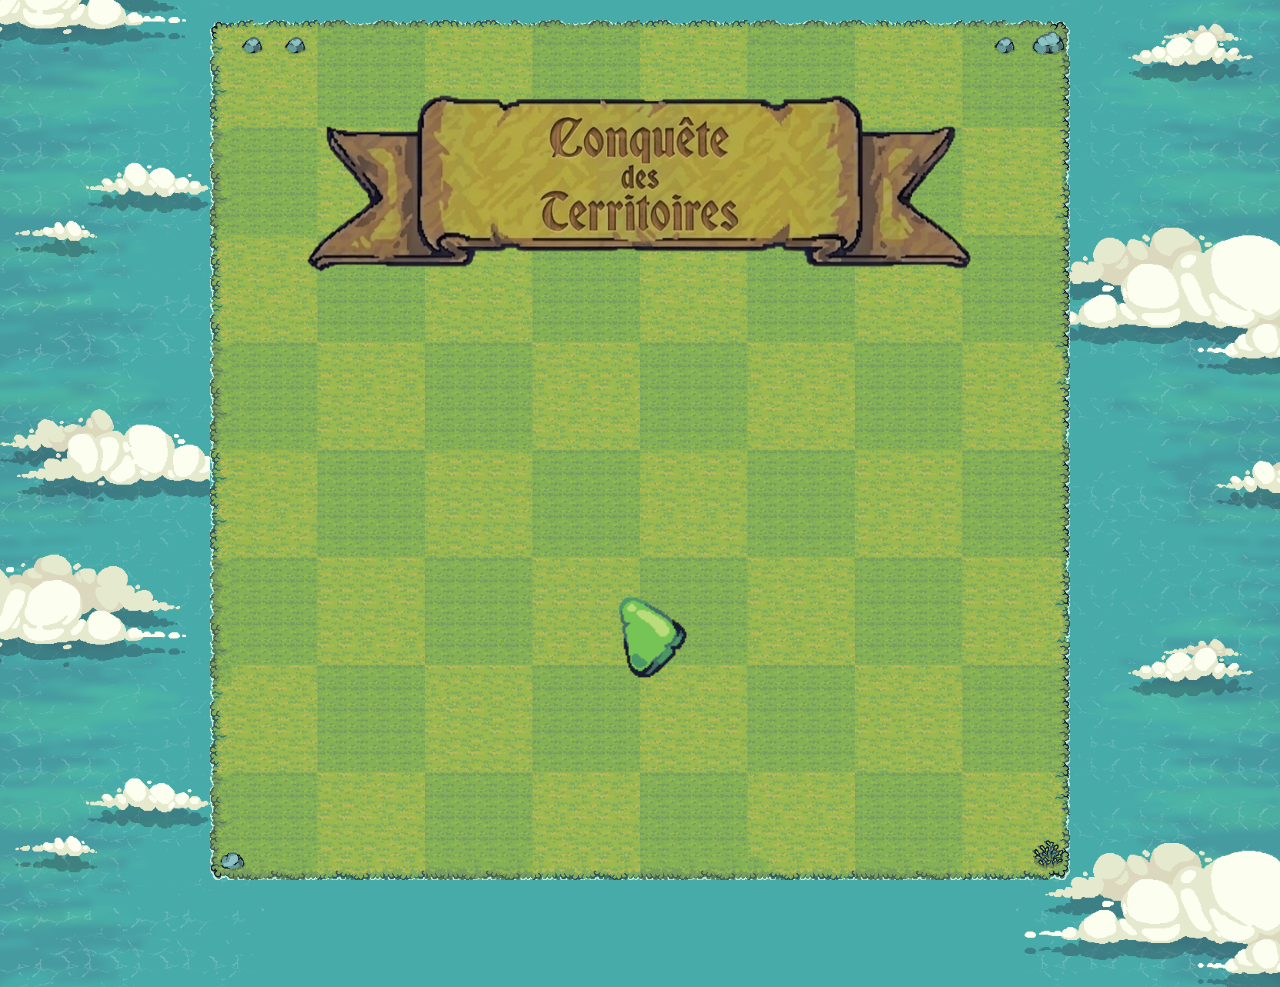
==== index.html @ 786249ea "adding the ui for the red team" ====
<!doctype html>
<html lang="en">
    <head>
        <meta charset="UTF-8" />
        <meta name="viewport" content="width=device-width, initial-scale=1.0" />
        <link rel="stylesheet" href="./styles.css" />
        <title>js game</title>
    </head>
    <body>
        <div class="imgs-container imgs-container-red">
            <div class="img-wrap img-wrap-red">
                <img src="assets/Human Avatars/RL.png" />
            </div>
            <div class="img-wrap img-wrap-red">
                <img src="assets/Human Avatars/RM.png" />
            </div>
            <div class="img-wrap img-wrap-red">
                <img src="assets/Human Avatars/RW.png" />
            </div>
            <div class="img-wrap img-wrap-red">
                <img src="assets/Human Avatars/lancer_stats.png" />
            </div>
            <div class="img-wrap img-wrap-red">
                <img src="assets/Human Avatars/monk_stats.png" />
            </div>
            <div class="img-wrap img-wrap-red">
                <img src="assets/Human Avatars/worrior_stats.png" />
            </div>
            <div class="btn-wrap">
                <div class="img-wrap img-wrap-red" id="check-btn-red">
                    <img src="assets/check_btn.png" />
                </div>
                <div class="img-wrap img-wrap-red" id="cross-btn-red">
                    <img src="assets/cross_btn.png" />
                </div>
            </div>
        </div>
        <div class="imgs-container imgs-container-blue">
            <div class="img-wrap img-wrap-blue">
                <img src="assets/Human Avatars/BL.png" />
            </div>
            <div class="img-wrap img-wrap-blue">
                <img src="assets/Human Avatars/BM.png" />
            </div>
            <div class="img-wrap img-wrap-blue">
                <img src="assets/Human Avatars/BW.png" />
            </div>
            <div class="img-wrap img-wrap-blue">
                <img src="assets/Human Avatars/lancer_stats.png" />
            </div>
            <div class="img-wrap img-wrap-blue">
                <img src="assets/Human Avatars/monk_stats.png" />
            </div>
            <div class="img-wrap img-wrap-blue">
                <img src="assets/Human Avatars/worrior_stats.png" />
            </div>
            <div class="btn-wrap">
                <div class="img-wrap img-wrap-blue" id="check-btn-blue">
                    <img src="assets/check_btn.png" />
                </div>
                <div class="img-wrap img-wrap-blue" id="cross-btn-blue">
                    <img src="assets/cross_btn.png" />
                </div>
            </div>
        </div>
        <div class="banner" id="banner">
            <img src="assets/banner.png" alt="Conquête des Territoires" />
        </div>
        <div class="play-btn" id="playBtn">
            <img src="assets/playBtn.png" alt="play button" />
        </div>
        <div id="gameboard"></div>

        <script src="index.js"></script>
    </body>
</html>
---- styles.css ----
* {
    margin: 0;
    padding: 0;
    box-sizing: border-box;
} /*?*/

body {
    background-image: url("assets/background.png");
    background-size: 150%;
    background-position: center;

    display: flex;
    justify-content: center;
    align-items: center;
    height: 100vh;
    overflow: hidden;
    margin: 0;
}
#gameboard {
    height: 860px;
    width: 860px;
    display: grid;
    grid-template-columns: repeat(8, 1fr);
    grid-template-rows: repeat(8, 1fr);
    padding: 5px;

    background-image: url("assets/ground.png");
    background-size: cover;

    transform: translateX(0);
    transition: transform 1s ease;
}

.carre {
    width: 100px;
    height: 100px;
}

.banner {
    z-index: 1;
    position: absolute;
    top: 0;
    left: 50%;
    transform: translateX(-50%) translateY(-100%);
    transition: transform 0.8s cubic-bezier(0.4, 0, 0.2, 1);
    width: 60%;
}

.banner.visible {
    transform: translateX(-50%) translateY(-10%); /* slides down, stays centered */
}

.banner img {
    width: 100%;
    display: block;
}

.play-btn {
    z-index: 1;
    height: 100px;
    width: 100px;
    cursor: pointer;
    display: flex;
    justify-content: center;
    position: absolute;
    top: 65%;
    left: 47%;
    border-radius: 50%;
    transition:
        opacity 0.4s ease,
        transform 0.4s ease;
}
.play-btn.hidden {
    opacity: 0;
    transform: scale(0.5);
    pointer-events: none; /*the button still clickable even when invisible*/
}
.play-btn:hover {
    background: rgba(201, 162, 39, 0.3);
}

.imgs-container {
    position: absolute;
    top: 50%;
    transform: translateY(-50%); /* vertically centered */
    display: grid;
    column-gap: 70px;
    grid-template-columns: repeat(3, 1fr);
    grid-template-rows: repeat(3, 1fr);
}
.imgs-container-blue {
    left: 5%;
}

.imgs-container-red {
    left: auto; /*?exist*/
    right: 5%;
}
.img-wrap {
    opacity: 0;
    transform: translateX(-60px);
    pointer-events: none;
    cursor: pointer;
    transition:
        opacity 0.5s ease,
        transform 0.5s ease,
        filter 0.3s ease;
}

.img-wrap.visible {
    opacity: 1;
    transform: translateX(0);
    pointer-events: auto;
}
.img-wrap-red {
    transform: translateX(10px);
}

.img-wrap-red.visible {
    transform: translateX(0);
}
.img-wrap img {
    width: 200px;
    height: 250px;
    display: block;
}
.btn-wrap {
    display: flex;
    justify-content: center;
    align-items: center;
    padding-top: 40px;
    grid-column: span 3;
    gap: 50px;
}

.img-wrap:hover {
    transform: translateX(0) scale(1.08);
    filter: brightness(1.2) drop-shadow(0 0 12px rgba(201, 162, 39, 0.8));
}

.btn-wrap img {
    cursor: pointer;
    height: 100px;
    width: 100px;
    transition:
        transform 0.3s ease,
        filter 0.3s ease;
}

.btn-wrap img:hover {
    transform: scale(1.1);
    filter: brightness(1.3) drop-shadow(0 0 10px rgba(201, 162, 39, 0.7));
}

.btn-wrap .img-wrap img {
    width: 100px;
    height: 100px;
}
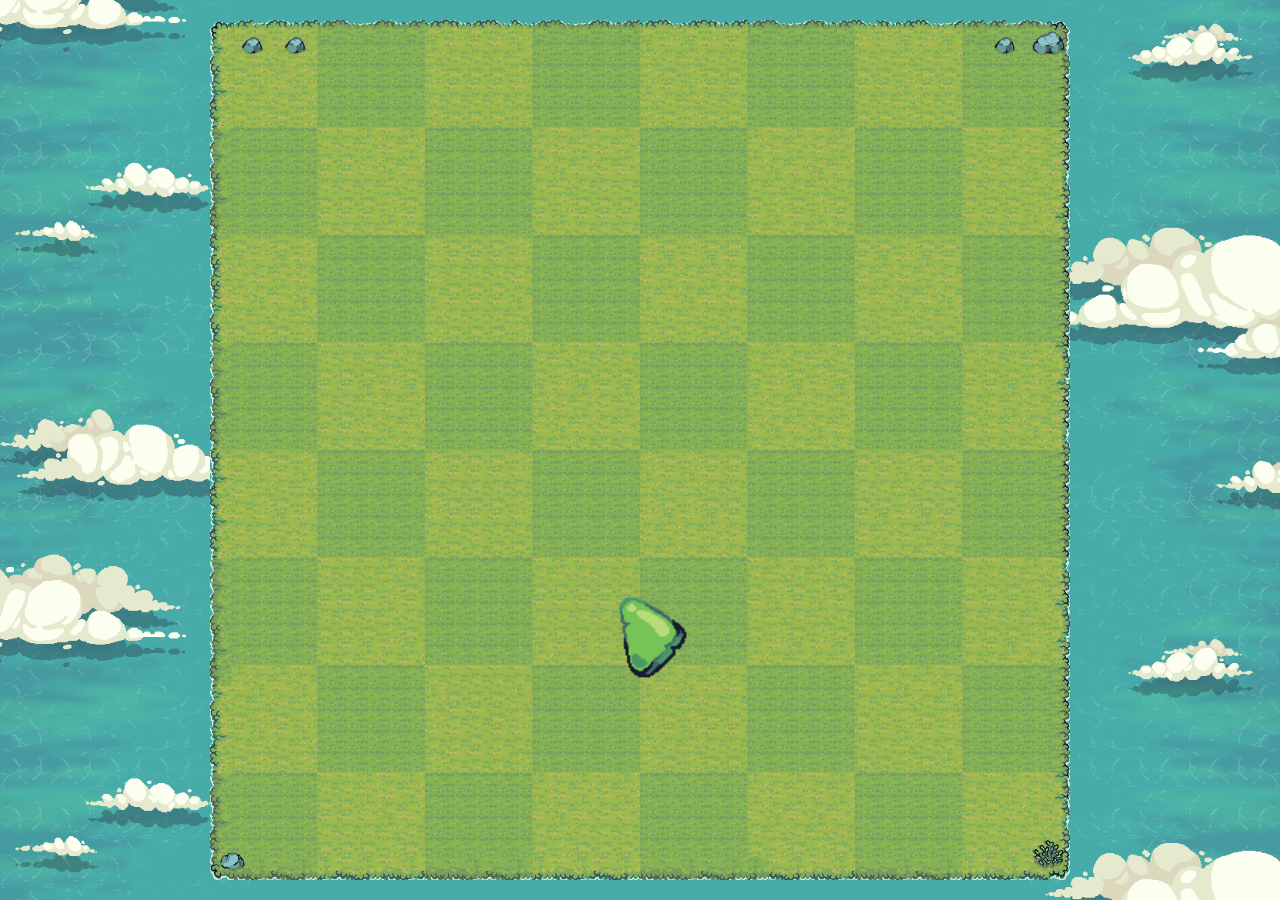
==== commit c2bdc3e5: "ok" ====
--- a/index.html
+++ b/index.html
@@ -69,8 +69,8 @@
         <div class="play-btn" id="playBtn">
             <img src="assets/playBtn.png" alt="play button" />
         </div>
-        <div id="gameboard"></div>
-
+        <div id="gameboard" class="board"></div>
+        <script src="Piece.js"></script>
         <script src="index.js"></script>
     </body>
 </html>
--- a/styles.css
+++ b/styles.css
@@ -29,11 +29,6 @@
 
     transform: translateX(0);
     transition: transform 1s ease;
-}
-
-.carre {
-    width: 100px;
-    height: 100px;
 }
 
 .banner {
@@ -156,3 +151,9 @@
     width: 100px;
     height: 100px;
 }
+
+.carre {
+    width: 100%;
+    height: 100%;
+    position: relative;
+}
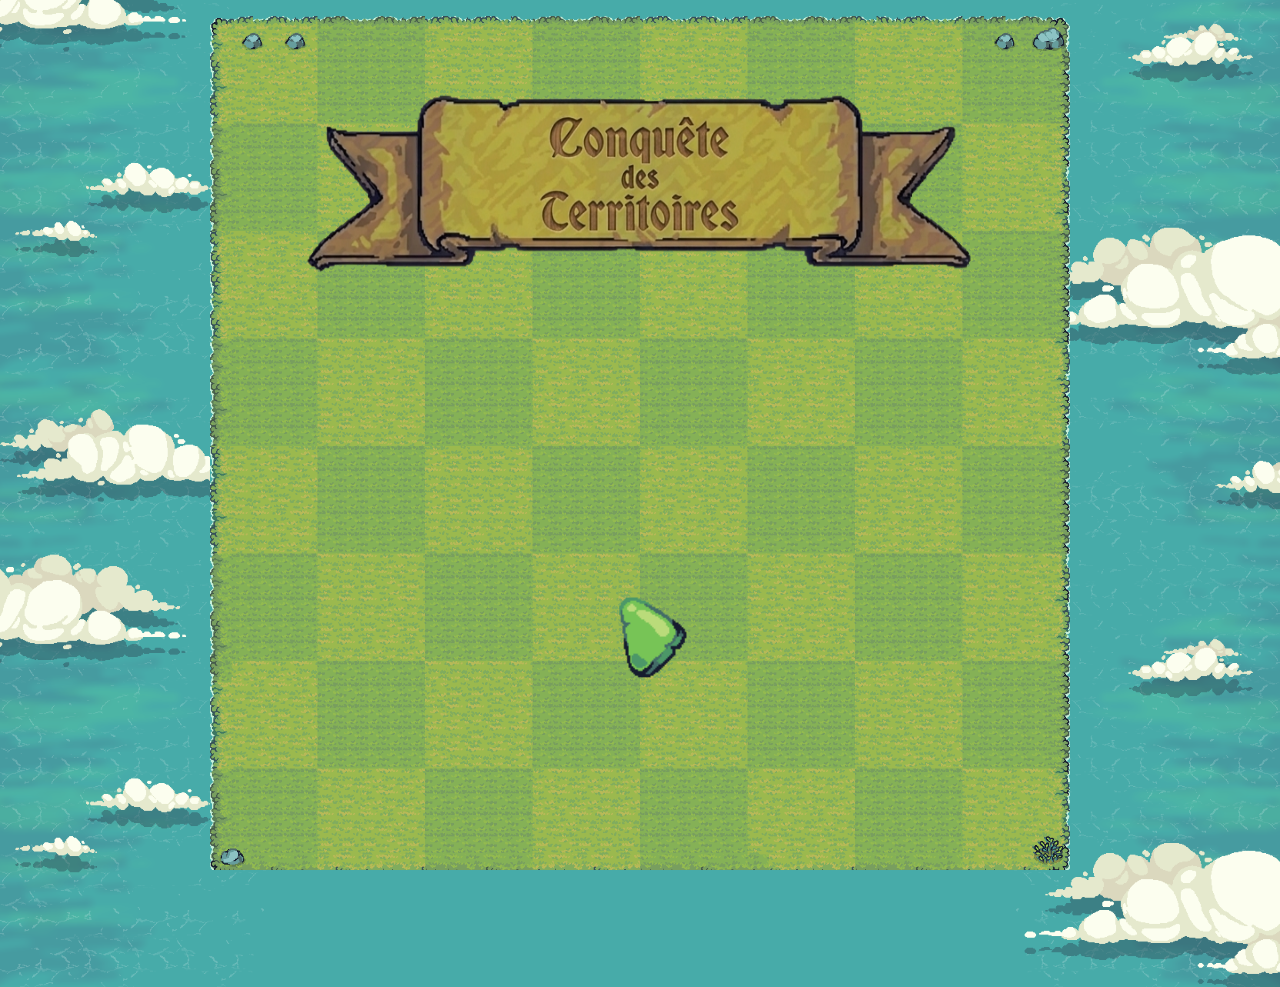
==== commit eb0bba94: "adding unites to cell" ====
--- a/index.html
+++ b/index.html
@@ -8,13 +8,16 @@
     </head>
     <body>
         <div class="imgs-container imgs-container-red">
-            <div class="img-wrap img-wrap-red">
+            <div class="img-wrap img-wrap-red unit-type-btn" data-type="lancer">
                 <img src="assets/Human Avatars/RL.png" />
             </div>
-            <div class="img-wrap img-wrap-red">
+            <div class="img-wrap img-wrap-red unit-type-btn" data-type="monk">
                 <img src="assets/Human Avatars/RM.png" />
             </div>
-            <div class="img-wrap img-wrap-red">
+            <div
+                class="img-wrap img-wrap-red unit-type-btn"
+                data-type="warrior"
+            >
                 <img src="assets/Human Avatars/RW.png" />
             </div>
             <div class="img-wrap img-wrap-red">
@@ -27,22 +30,28 @@
                 <img src="assets/Human Avatars/worrior_stats.png" />
             </div>
             <div class="btn-wrap">
-                <div class="img-wrap img-wrap-red" id="check-btn-red">
+                <div class="img-wrap img-wrap-red btn" id="check-btn-red">
                     <img src="assets/check_btn.png" />
                 </div>
-                <div class="img-wrap img-wrap-red" id="cross-btn-red">
+                <div class="img-wrap img-wrap-red btn" id="cross-btn-red">
                     <img src="assets/cross_btn.png" />
                 </div>
             </div>
         </div>
         <div class="imgs-container imgs-container-blue">
-            <div class="img-wrap img-wrap-blue">
+            <div
+                class="img-wrap img-wrap-blue unit-type-btn"
+                data-type="lancer"
+            >
                 <img src="assets/Human Avatars/BL.png" />
             </div>
-            <div class="img-wrap img-wrap-blue">
+            <div class="img-wrap img-wrap-blue unit-type-btn" data-type="monk">
                 <img src="assets/Human Avatars/BM.png" />
             </div>
-            <div class="img-wrap img-wrap-blue">
+            <div
+                class="img-wrap img-wrap-blue unit-type-btn"
+                data-type="warrior"
+            >
                 <img src="assets/Human Avatars/BW.png" />
             </div>
             <div class="img-wrap img-wrap-blue">
@@ -55,10 +64,10 @@
                 <img src="assets/Human Avatars/worrior_stats.png" />
             </div>
             <div class="btn-wrap">
-                <div class="img-wrap img-wrap-blue" id="check-btn-blue">
+                <div class="img-wrap img-wrap-blue btn" id="check-btn-blue">
                     <img src="assets/check_btn.png" />
                 </div>
-                <div class="img-wrap img-wrap-blue" id="cross-btn-blue">
+                <div class="img-wrap img-wrap-blue btn" id="cross-btn-blue">
                     <img src="assets/cross_btn.png" />
                 </div>
             </div>
@@ -70,7 +79,11 @@
             <img src="assets/playBtn.png" alt="play button" />
         </div>
         <div id="gameboard" class="board"></div>
-        <script src="Piece.js"></script>
+        <script src="game/Unites.js"></script>
+        <script src="game/GridSquare.js"></script>
+        <script src="game/Board.js"></script>
+        <script src="game/Player.js"></script>
+        <script src="game/Game.js"></script>
         <script src="index.js"></script>
     </body>
 </html>
--- a/styles.css
+++ b/styles.css
@@ -95,7 +95,6 @@
     opacity: 0;
     transform: translateX(-60px);
     pointer-events: none;
-    cursor: pointer;
     transition:
         opacity 0.5s ease,
         transform 0.5s ease,
@@ -128,13 +127,7 @@
     gap: 50px;
 }
 
-.img-wrap:hover {
-    transform: translateX(0) scale(1.08);
-    filter: brightness(1.2) drop-shadow(0 0 12px rgba(201, 162, 39, 0.8));
-}
-
 .btn-wrap img {
-    cursor: pointer;
     height: 100px;
     width: 100px;
     transition:
@@ -152,8 +145,555 @@
     height: 100px;
 }
 
-.carre {
+.btn {
+    cursor: pointer;
+}
+.zone-blue {
+    background: rgba(52, 152, 219, 0.3) !important;
+}
+.zone-red {
+    background: rgba(192, 57, 43, 0.3) !important;
+}
+
+/*==============================================================*/
+:root {
+    --surface: #14141a;
+    --surface2: #1c1c24;
+    --border: #2a2a38;
+    --gold: #c9a227;
+    --gold-light: #e8c04a;
+    --p1: #c0392b;
+    --p1-light: #e74c3c;
+    --p2: #1a6fa0;
+    --p2-light: #3498db;
+    --text: #e8e0d0;
+    --text-dim: #7a7065;
+    --cell-light: #2a1f12;
+    --cell-dark: #181008;
+}
+
+* {
+    margin: 0;
+    padding: 0;
+    box-sizing: border-box;
+}
+
+body {
+    color: var(--text);
+    font-family: "Crimson Text", serif;
+    min-height: 100vh;
+    display: flex;
+    flex-direction: column;
+    align-items: center;
+    padding: 16px 20px 30px;
+}
+
+header {
+    text-align: center;
+    margin-bottom: 16px;
+}
+
+h1 {
+    font-family: "Cinzel", serif;
+    font-size: 2rem;
+    letter-spacing: 0.25em;
+    color: var(--gold);
+    text-shadow:
+        0 0 30px rgba(201, 162, 39, 0.4),
+        0 2px 4px rgba(0, 0, 0, 0.8);
+    text-transform: uppercase;
+}
+
+.subtitle {
+    color: var(--text-dim);
+    font-style: italic;
+    font-size: 0.9rem;
+    letter-spacing: 0.05em;
+}
+
+/* ── Layout ── */
+.game-layout {
+    display: flex;
+    gap: 16px;
+    align-items: flex-start;
     width: 100%;
-    height: 100%;
+    max-width: 980px;
+}
+
+.panel {
+    background: var(--surface);
+    border: 1px solid var(--border);
+    border-radius: 3px;
+    padding: 14px;
+}
+
+.panel-title {
+    font-family: "Cinzel", serif;
+    font-size: 0.62rem;
+    letter-spacing: 0.2em;
+    text-transform: uppercase;
+    color: var(--gold);
+    border-bottom: 1px solid var(--border);
+    padding-bottom: 8px;
+    margin-bottom: 10px;
+}
+
+/* ── Sidebar ── */
+.sidebar {
+    flex: 0 0 200px;
+    display: flex;
+    flex-direction: column;
+    gap: 10px;
+}
+
+/* Turn panel */
+.turn-banner {
+    text-align: center;
+    padding: 10px 8px;
+    border-radius: 2px;
+    font-family: "Cinzel", serif;
+    font-size: 0.78rem;
+    font-weight: 700;
+    letter-spacing: 0.12em;
+    text-transform: uppercase;
+    transition: all 0.3s;
+}
+
+.turn-banner.p1 {
+    background: rgba(192, 57, 43, 0.12);
+    border: 1px solid rgba(192, 57, 43, 0.35);
+    color: var(--p1-light);
+    box-shadow: 0 0 15px rgba(192, 57, 43, 0.1);
+}
+
+.turn-banner.p2 {
+    background: rgba(52, 152, 219, 0.12);
+    border: 1px solid rgba(52, 152, 219, 0.35);
+    color: var(--p2-light);
+    box-shadow: 0 0 15px rgba(52, 152, 219, 0.1);
+}
+
+.turn-banner.over {
+    background: rgba(201, 162, 39, 0.1);
+    border: 1px solid rgba(201, 162, 39, 0.3);
+    color: var(--gold-light);
+}
+
+.phase-info {
+    font-size: 0.75rem;
+    color: var(--text-dim);
+    text-align: center;
+    font-style: italic;
+    margin-top: 5px;
+}
+
+.unit-type-btn:last-child {
+    margin-bottom: 0;
+}
+
+.unit-type-btn:hover {
+    cursor: pointer;
+    border-color: rgba(201, 162, 39, 0.5);
+    transform: translateX(0) scale(1.08);
+    filter: brightness(1.2) drop-shadow(0 0 12px rgba(201, 162, 39, 0.8));
+}
+
+.unit-type-btn.active {
+    border-color: var(--gold);
+    color: var(--gold-light);
+    transform: scale(1.1);
+    border-radius: 50%;
+    filter: brightness(1.3) drop-shadow(0 0 10px rgba(201, 162, 39, 0.7));
+}
+
+.unit-icon {
+    font-size: 1rem;
+    width: 18px;
+    text-align: center;
+    flex-shrink: 0;
+}
+
+.unit-btn-info {
+    flex: 1;
+    text-align: left;
+}
+
+.unit-btn-name {
+    display: block;
+    line-height: 1.2;
+}
+
+.unit-type-btn.active .unit-btn-desc {
+    color: rgba(232, 192, 74, 0.6);
+}
+
+/* Army stats */
+.army-row {
+    display: flex;
+    justify-content: space-between;
+    align-items: center;
+    font-size: 0.88rem;
+    padding: 4px 0;
+}
+
+.army-row + .army-row {
+    border-top: 1px solid var(--border);
+    padding-top: 7px;
+    margin-top: 3px;
+}
+
+.army-name {
+    font-weight: 600;
+    font-size: 0.82rem;
+}
+
+.army-name.p1 {
+    color: var(--p1-light);
+}
+
+.army-name.p2 {
+    color: var(--p2-light);
+}
+
+.army-units {
+    background: var(--surface2);
+    padding: 1px 9px;
+    border-radius: 10px;
+    font-size: 0.75rem;
+    color: var(--text-dim);
+}
+
+/* ── Board ── */
+#board-wrap {
+    flex: 0 0 auto;
+    display: flex;
+    flex-direction: column;
+    align-items: center;
+    gap: 8px;
+}
+
+.coord-row {
+    display: flex;
+    padding-left: 22px;
+    font-family: "Cinzel", serif;
+    font-size: 0.58rem;
+    color: var(--text-dim);
+    letter-spacing: 0.05em;
+}
+
+.coord-row span {
+    width: 64px;
+    text-align: center;
+}
+
+.board-outer {
+    display: flex;
+    gap: 0;
+}
+
+.row-coords {
+    display: flex;
+    flex-direction: column;
+    font-family: "Cinzel", serif;
+    font-size: 0.58rem;
+    color: var(--text-dim);
+    margin-right: 4px;
+}
+
+.row-coords span {
+    height: 64px;
+    display: flex;
+    align-items: center;
+    justify-content: flex-end;
+    padding-right: 3px;
+}
+
+#board {
+    display: grid;
+    grid-template-columns: repeat(8, 64px);
+    grid-template-rows: repeat(8, 64px);
+    border: 2px solid rgba(201, 162, 39, 0.5);
+    box-shadow:
+        0 0 40px rgba(0, 0, 0, 0.6),
+        0 0 20px rgba(201, 162, 39, 0.08);
+}
+
+.cell.zone-p2 {
+    outline: 2px dashed goldenrod;
+    outline-offset: -5px;
+    background: rgba(192, 57, 43, 0.25) !important;
+}
+
+.cell.zone-p1 {
+    outline: 2px dashed skyblue;
+    outline-offset: -5px;
+    background: rgba(52, 152, 219, 0.25) !important;
+}
+
+.cell.can-move {
+    background: rgba(80, 200, 100, 0.2) !important;
+    box-shadow: inset 0 0 10px rgba(80, 200, 100, 0.15);
+}
+
+.cell.can-attack {
+    background: rgba(220, 50, 50, 0.25) !important;
+    box-shadow: inset 0 0 12px rgba(220, 50, 50, 0.2);
+}
+
+.cell:hover {
+    filter: brightness(1.25);
+}
+
+/* Corner dots for valid moves */
+.cell.can-move::before,
+.cell.can-attack::before {
+    content: "";
+    position: absolute;
+    inset: 0;
+    pointer-events: none;
+}
+
+.cell.can-move::after {
+    content: "";
+    position: absolute;
+    width: 10px;
+    height: 10px;
+    border-radius: 50%;
+    background: rgba(100, 220, 100, 0.7);
+    box-shadow: 0 0 6px rgba(100, 220, 100, 0.5);
+    pointer-events: none;
+}
+
+.cell.can-attack::after {
+    content: "";
+    position: absolute;
+    width: 10px;
+    height: 10px;
+    border-radius: 50%;
+    background: rgba(240, 80, 60, 0.8);
+    box-shadow: 0 0 8px rgba(240, 80, 60, 0.5);
+    pointer-events: none;
+}
+
+/* Unit tokens */
+.unit-token {
+    width: 22px;
+    height: 22px;
+    border-radius: 50%;
+    display: flex;
+    align-items: center;
+    justify-content: center;
+    font-size: 10px;
+    font-weight: 700;
+    font-family: "Cinzel", serif;
+    border: 1.5px solid;
+    cursor: pointer;
+    transition:
+        transform 0.12s,
+        box-shadow 0.12s;
+    flex-shrink: 0;
     position: relative;
-}
+    z-index: 2;
+    user-select: none;
+}
+
+.unit-token:hover {
+    transform: scale(1.18);
+    z-index: 10;
+}
+
+.unit-token.p2 {
+    background: rgba(192, 57, 43, 0.85);
+    border-color: #e74c3c;
+    color: #fff;
+    box-shadow: 0 0 7px rgba(192, 57, 43, 0.5);
+}
+
+.unit-token.p1 {
+    background: rgba(26, 111, 160, 0.85);
+    border-color: #3498db;
+    color: #fff;
+    box-shadow: 0 0 7px rgba(52, 152, 219, 0.45);
+}
+
+.unit-token.selected-unit {
+    box-shadow:
+        0 0 0 2px var(--gold),
+        0 0 12px rgba(255, 200, 0, 0.5);
+}
+
+/* ── Hint bar ── */
+#hint-bar {
+    width: 100%;
+    max-width: 512px;
+    text-align: center;
+    font-size: 0.78rem;
+    color: var(--text-dim);
+    font-style: italic;
+    padding: 6px 10px;
+    background: var(--surface);
+    border: 1px solid var(--border);
+    border-radius: 2px;
+    min-height: 32px;
+}
+
+/* ── Dice Overlay ── */
+#dice-overlay {
+    display: none;
+    position: fixed;
+    inset: 0;
+    background: rgba(5, 5, 8, 0.92);
+    backdrop-filter: blur(4px);
+    z-index: 200;
+    align-items: center;
+    justify-content: center;
+    flex-direction: column;
+    gap: 18px;
+}
+
+#dice-overlay.show {
+    display: flex;
+}
+
+.dice-title {
+    font-family: "Cinzel", serif;
+    font-size: 1.1rem;
+    letter-spacing: 0.25em;
+    color: var(--gold);
+    text-shadow: 0 0 20px rgba(201, 162, 39, 0.5);
+}
+
+.dice-combatants {
+    font-size: 0.85rem;
+    color: var(--text-dim);
+    text-align: center;
+    font-style: italic;
+}
+
+.dice-arena {
+    display: flex;
+    align-items: center;
+    gap: 30px;
+}
+
+.dice-side {
+    text-align: center;
+}
+
+.dice-player-label {
+    font-family: "Cinzel", serif;
+    font-size: 0.65rem;
+    letter-spacing: 0.15em;
+    color: var(--text-dim);
+    text-transform: uppercase;
+    margin-bottom: 8px;
+}
+
+.dice-face {
+    width: 86px;
+    height: 86px;
+    border-radius: 14px;
+    display: flex;
+    align-items: center;
+    justify-content: center;
+    font-family: "Cinzel", serif;
+    font-size: 2.8rem;
+    font-weight: 900;
+    background: var(--surface2);
+    box-shadow:
+        inset 0 2px 8px rgba(0, 0, 0, 0.5),
+        0 4px 15px rgba(0, 0, 0, 0.4);
+}
+
+.dice-face.p1 {
+    border: 2px solid var(--p1-light);
+    color: var(--p1-light);
+}
+
+.dice-face.p2 {
+    border: 2px solid var(--p2-light);
+    color: var(--p2-light);
+}
+
+@keyframes rollIn {
+    0% {
+        transform: rotate(-30deg) scale(0.4);
+        opacity: 0;
+    }
+
+    65% {
+        transform: rotate(8deg) scale(1.08);
+        opacity: 1;
+    }
+
+    100% {
+        transform: rotate(0deg) scale(1);
+    }
+}
+
+.dice-face.rolling {
+    animation: rollIn 0.55s cubic-bezier(0.17, 0.67, 0.35, 1.2) forwards;
+}
+
+.dice-vs {
+    font-family: "Cinzel", serif;
+    font-size: 1.4rem;
+    font-weight: 900;
+    color: rgba(201, 162, 39, 0.4);
+}
+
+.dice-verdict {
+    font-family: "Cinzel", serif;
+    font-size: 1rem;
+    letter-spacing: 0.05em;
+    text-align: center;
+    min-height: 2.2em;
+}
+
+#dice-continue:hover {
+    background: var(--gold-light);
+}
+
+#dice-continue:disabled {
+    opacity: 0.4;
+    cursor: not-allowed;
+}
+
+/* Legend */
+.legend {
+    display: flex;
+    gap: 12px;
+    flex-wrap: wrap;
+    justify-content: center;
+}
+
+.legend-item {
+    display: flex;
+    align-items: center;
+    gap: 5px;
+    font-size: 0.72rem;
+    color: var(--text-dim);
+}
+
+.legend-dot {
+    width: 10px;
+    height: 10px;
+    border-radius: 50%;
+}
+
+.legend-dot.move {
+    background: rgba(100, 220, 100, 0.7);
+}
+
+.legend-dot.attack {
+    background: rgba(240, 80, 60, 0.8);
+}
+
+.legend-dot.zone1 {
+    background: rgba(192, 57, 43, 0.5);
+}
+
+.legend-dot.zone2 {
+    background: rgba(52, 152, 219, 0.5);
+}
+/*==============================================================*/
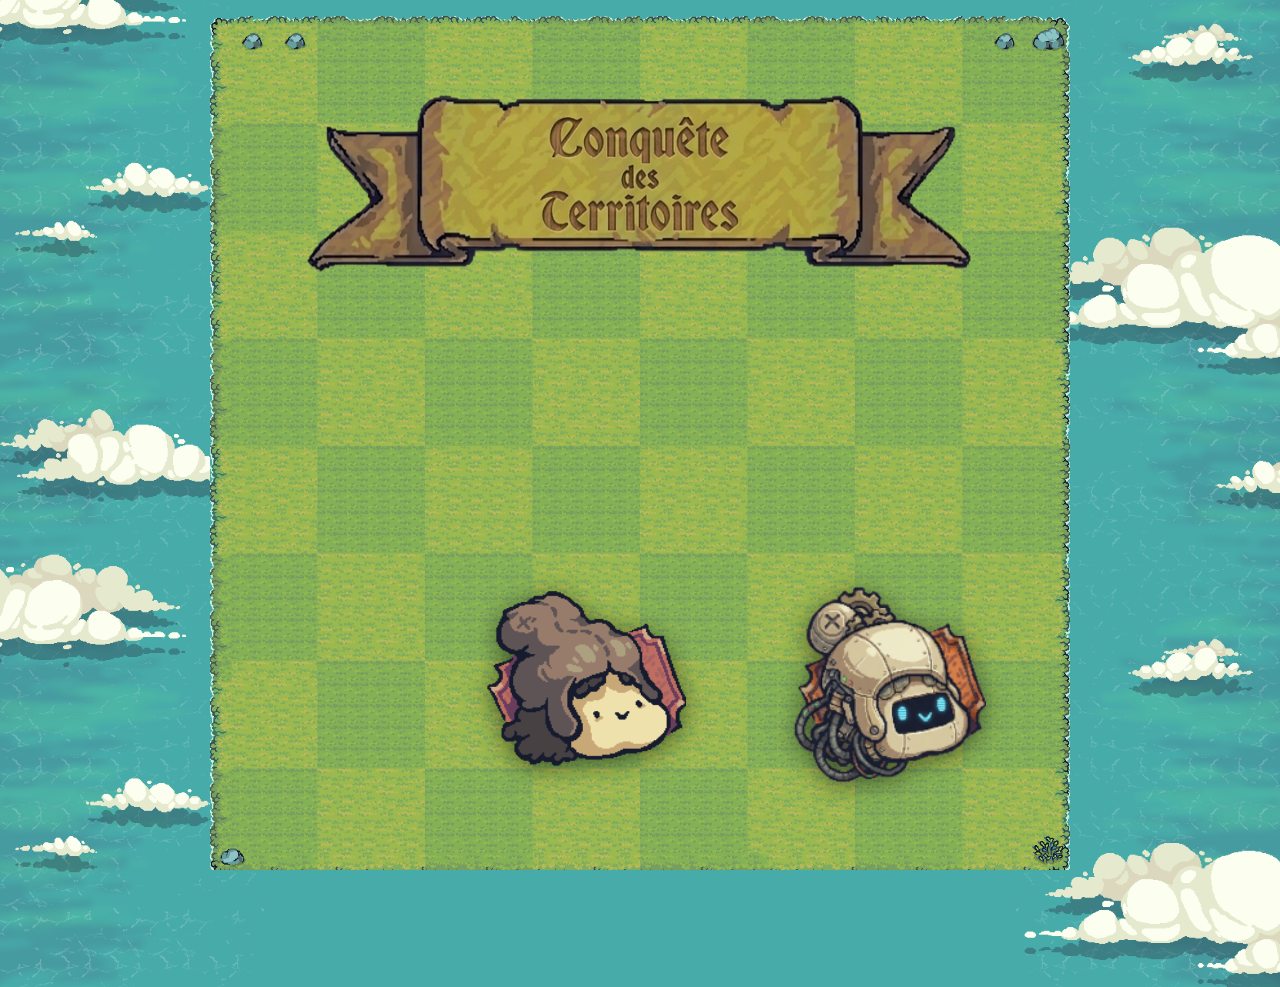
==== commit 1f925a99: "9bal a5er commit" ====
--- a/index.html
+++ b/index.html
@@ -1,89 +1,145 @@
-<!doctype html>
+<!DOCTYPE html>
 <html lang="en">
-    <head>
-        <meta charset="UTF-8" />
-        <meta name="viewport" content="width=device-width, initial-scale=1.0" />
-        <link rel="stylesheet" href="./styles.css" />
-        <title>js game</title>
-    </head>
-    <body>
-        <div class="imgs-container imgs-container-red">
-            <div class="img-wrap img-wrap-red unit-type-btn" data-type="lancer">
-                <img src="assets/Human Avatars/RL.png" />
-            </div>
-            <div class="img-wrap img-wrap-red unit-type-btn" data-type="monk">
-                <img src="assets/Human Avatars/RM.png" />
-            </div>
-            <div
-                class="img-wrap img-wrap-red unit-type-btn"
-                data-type="warrior"
-            >
-                <img src="assets/Human Avatars/RW.png" />
-            </div>
-            <div class="img-wrap img-wrap-red">
-                <img src="assets/Human Avatars/lancer_stats.png" />
-            </div>
-            <div class="img-wrap img-wrap-red">
-                <img src="assets/Human Avatars/monk_stats.png" />
-            </div>
-            <div class="img-wrap img-wrap-red">
-                <img src="assets/Human Avatars/worrior_stats.png" />
-            </div>
-            <div class="btn-wrap">
-                <div class="img-wrap img-wrap-red btn" id="check-btn-red">
-                    <img src="assets/check_btn.png" />
-                </div>
-                <div class="img-wrap img-wrap-red btn" id="cross-btn-red">
-                    <img src="assets/cross_btn.png" />
-                </div>
-            </div>
+  <head>
+    <meta charset="UTF-8" />
+    <meta name="viewport" content="width=device-width, initial-scale=1.0" />
+    <link rel="stylesheet" href="./styles.css" />
+    <title>js game</title>
+  </head>
+  <body>
+    <div class="imgs-container imgs-container-red">
+      <div class="img-wrap img-wrap-red unit-type-btn" data-type="lancer">
+        <img src="assets/Human Avatars/RL.png" />
+      </div>
+      <div class="img-wrap img-wrap-red unit-type-btn" data-type="monk">
+        <img src="assets/Human Avatars/RM.png" />
+      </div>
+      <div class="img-wrap img-wrap-red unit-type-btn" data-type="warrior">
+        <img src="assets/Human Avatars/RW.png" />
+      </div>
+      <div class="img-wrap img-wrap-red stats">
+        <img src="assets/Human Avatars/cavalier_stats.png" />
+      </div>
+      <div class="img-wrap img-wrap-red stats">
+        <img src="assets/Human Avatars/Tank_stats.png" />
+      </div>
+      <div class="img-wrap img-wrap-red stats">
+        <img src="assets/Human Avatars/soldat_stats.png" />
+      </div>
+      <div class="btn-wrap">
+        <div class="img-wrap img-wrap-red btn" id="check-btn-red">
+          <img src="assets/check_btn.png" />
         </div>
-        <div class="imgs-container imgs-container-blue">
-            <div
-                class="img-wrap img-wrap-blue unit-type-btn"
-                data-type="lancer"
-            >
-                <img src="assets/Human Avatars/BL.png" />
-            </div>
-            <div class="img-wrap img-wrap-blue unit-type-btn" data-type="monk">
-                <img src="assets/Human Avatars/BM.png" />
-            </div>
-            <div
-                class="img-wrap img-wrap-blue unit-type-btn"
-                data-type="warrior"
-            >
-                <img src="assets/Human Avatars/BW.png" />
-            </div>
-            <div class="img-wrap img-wrap-blue">
-                <img src="assets/Human Avatars/lancer_stats.png" />
-            </div>
-            <div class="img-wrap img-wrap-blue">
-                <img src="assets/Human Avatars/monk_stats.png" />
-            </div>
-            <div class="img-wrap img-wrap-blue">
-                <img src="assets/Human Avatars/worrior_stats.png" />
-            </div>
-            <div class="btn-wrap">
-                <div class="img-wrap img-wrap-blue btn" id="check-btn-blue">
-                    <img src="assets/check_btn.png" />
-                </div>
-                <div class="img-wrap img-wrap-blue btn" id="cross-btn-blue">
-                    <img src="assets/cross_btn.png" />
-                </div>
-            </div>
+        <div class="img-wrap img-wrap-red btn" id="cross-btn-red">
+          <img src="assets/cross_btn.png" />
         </div>
-        <div class="banner" id="banner">
-            <img src="assets/banner.png" alt="Conquête des Territoires" />
+      </div>
+    </div>
+    <div class="imgs-container imgs-container-blue">
+      <div class="img-wrap img-wrap-blue unit-type-btn" data-type="lancer">
+        <img src="assets/Human Avatars/BL.png" />
+      </div>
+      <div class="img-wrap img-wrap-blue unit-type-btn" data-type="monk">
+        <img src="assets/Human Avatars/BM.png" />
+      </div>
+      <div class="img-wrap img-wrap-blue unit-type-btn" data-type="warrior">
+        <img src="assets/Human Avatars/BW.png" />
+      </div>
+      <div class="img-wrap img-wrap-blue stats">
+        <img src="assets/Human Avatars/cavalier_stats.png" />
+      </div>
+      <div class="img-wrap img-wrap-blue stats">
+        <img src="assets/Human Avatars/Tank_stats.png" />
+      </div>
+      <div class="img-wrap img-wrap-blue stats">
+        <img src="assets/Human Avatars/soldat_stats.png" />
+      </div>
+      <div class="btn-wrap">
+        <div class="img-wrap img-wrap-blue btn" id="check-btn-blue">
+          <img src="assets/check_btn.png" />
         </div>
-        <div class="play-btn" id="playBtn">
-            <img src="assets/playBtn.png" alt="play button" />
+        <div class="img-wrap img-wrap-blue btn" id="cross-btn-blue">
+          <img src="assets/cross_btn.png" />
         </div>
-        <div id="gameboard" class="board"></div>
-        <script src="game/Unites.js"></script>
-        <script src="game/GridSquare.js"></script>
-        <script src="game/Board.js"></script>
-        <script src="game/Player.js"></script>
-        <script src="game/Game.js"></script>
-        <script src="index.js"></script>
-    </body>
+      </div>
+    </div>
+    <div class="banner" id="banner">
+      <img src="assets/banner.png" alt="Conquête des Territoires" />
+    </div>
+
+    <div class="play-btn-div">
+      <img
+        src="assets/2p_player.png"
+        alt="play button for two player"
+        class="play-btn"
+        id="playBtn"
+      />
+      <img
+        src="assets/ai_player.png"
+        alt="play button against ai"
+        class="play-btn"
+        id="aiPlayBtn"
+      />
+    </div>
+
+    <div id="gameboard" class="board"></div>
+
+    <!-- ── Dice Combat Overlay ── -->
+    <div id="dice-overlay">
+      <div class="dice-title">⚔ Combat</div>
+      <div id="dice-info" class="dice-combatants"></div>
+      <div class="dice-arena">
+        <div class="dice-side">
+          <div class="dice-player-label" id="dice-p1-label"></div>
+          <div class="dice-face" id="dice-face-1"></div>
+          <div class="dice-stat" id="dice-stat-1"></div>
+          <div class="dice-modifier" id="dice-mod-1"></div>
+          <div class="dice-total" id="dice-total-1"></div>
+        </div>
+        <div class="dice-vs">VS</div>
+        <div class="dice-side">
+          <div class="dice-player-label" id="dice-p2-label"></div>
+          <div class="dice-face" id="dice-face-2"></div>
+          <div class="dice-stat" id="dice-stat-2"></div>
+          <div class="dice-modifier" id="dice-mod-2"></div>
+          <div class="dice-total" id="dice-total-2"></div>
+        </div>
+      </div>
+      <div class="dice-verdict" id="dice-verdict"></div>
+      <button id="dice-continue" onclick="advanceCombat()">Continuer</button>
+    </div>
+
+    <!-- ── Territory Stats ── -->
+    <div class="territory-stat territory-stat--blue" id="territory-blue">
+      <div class="ts-label">Joueur 1</div>
+      <div class="ts-pct" id="ts-pct-blue">0%</div>
+      <div class="ts-bar-track">
+        <div class="ts-bar ts-bar--blue" id="ts-bar-blue"></div>
+      </div>
+      <div class="ts-count" id="ts-count-blue">0 / 64</div>
+    </div>
+
+    <div class="territory-stat territory-stat--red" id="territory-red">
+      <div class="ts-label">Joueur 2</div>
+      <div class="ts-pct" id="ts-pct-red">0%</div>
+      <div class="ts-bar-track">
+        <div class="ts-bar ts-bar--red" id="ts-bar-red"></div>
+      </div>
+      <div class="ts-count" id="ts-count-red">0 / 64</div>
+    </div>
+
+    <!-- ── Win Overlay ── -->
+    <div id="win-overlay">
+      <div class="win-title">🏆 Victoire !</div>
+      <div id="win-sub-text" class="win-sub"></div>
+      <button id="restart-btn-win">Rejouer</button>
+    </div>
+
+    <script src="game/Unites.js"></script>
+    <script src="game/GridSquare.js"></script>
+    <script src="game/Board.js"></script>
+    <script src="game/Player.js"></script>
+    <script src="game/Game.js"></script>
+    <script src="index.js"></script>
+  </body>
 </html>
--- a/styles.css
+++ b/styles.css
@@ -50,28 +50,55 @@
     display: block;
 }
 
-.play-btn {
+.play-btn-div {
     z-index: 1;
     height: 100px;
-    width: 100px;
-    cursor: pointer;
-    display: flex;
-    justify-content: center;
+    width: 500px;
+
+    display: flex;
+    justify-content: space-between;
+
     position: absolute;
     top: 65%;
-    left: 47%;
+    left: 38%;
     border-radius: 50%;
     transition:
         opacity 0.4s ease,
         transform 0.4s ease;
 }
-.play-btn.hidden {
+.play-btn-div.hidden {
     opacity: 0;
     transform: scale(0.5);
     pointer-events: none; /*the button still clickable even when invisible*/
 }
+.play-btn-div img{
+    height: 200px;
+    width: 200px;
+}
+
+.play-btn {
+    cursor: pointer;
+    transition:
+        transform 0.2s ease,
+        filter 0.2s ease,
+        opacity 0.2s ease;
+    filter: drop-shadow(0 4px 12px rgba(0, 0, 0, 0.5));
+    border-radius: 8px;
+}
+
 .play-btn:hover {
-    background: rgba(201, 162, 39, 0.3);
+    transform: scale(1.08) translateY(-4px);
+    filter:
+        drop-shadow(0 8px 20px rgba(201, 162, 39, 0.6))
+        brightness(1.15);
+}
+
+.play-btn:active {
+    transform: scale(0.95) translateY(0px);
+    filter:
+        drop-shadow(0 2px 6px rgba(201, 162, 39, 0.4))
+        brightness(0.95);
+    transition-duration: 0.08s;
 }
 
 .imgs-container {
@@ -118,6 +145,9 @@
     height: 250px;
     display: block;
 }
+.stats img{
+    height: 100%;
+}
 .btn-wrap {
     display: flex;
     justify-content: center;
@@ -149,10 +179,10 @@
     cursor: pointer;
 }
 .zone-blue {
-    background: rgba(52, 152, 219, 0.3) !important;
+    background: rgba(52, 152, 219, 0.3);
 }
 .zone-red {
-    background: rgba(192, 57, 43, 0.3) !important;
+    background: rgba(192, 57, 43, 0.3);
 }
 
 /*==============================================================*/
@@ -180,7 +210,7 @@
 
 body {
     color: var(--text);
-    font-family: "Crimson Text", serif;
+    font-family: "Gill Sans", "Gill Sans MT", Calibri, sans-serif;
     min-height: 100vh;
     display: flex;
     flex-direction: column;
@@ -194,7 +224,7 @@
 }
 
 h1 {
-    font-family: "Cinzel", serif;
+    font-family: "Gill Sans", "Gill Sans MT", Calibri, sans-serif;
     font-size: 2rem;
     letter-spacing: 0.25em;
     color: var(--gold);
@@ -228,7 +258,7 @@
 }
 
 .panel-title {
-    font-family: "Cinzel", serif;
+    font-family: "Gill Sans", "Gill Sans MT", Calibri, sans-serif;
     font-size: 0.62rem;
     letter-spacing: 0.2em;
     text-transform: uppercase;
@@ -251,7 +281,7 @@
     text-align: center;
     padding: 10px 8px;
     border-radius: 2px;
-    font-family: "Cinzel", serif;
+    font-family: "Gill Sans", "Gill Sans MT", Calibri, sans-serif;
     font-size: 0.78rem;
     font-weight: 700;
     letter-spacing: 0.12em;
@@ -375,7 +405,7 @@
 .coord-row {
     display: flex;
     padding-left: 22px;
-    font-family: "Cinzel", serif;
+    font-family: "Gill Sans", "Gill Sans MT", Calibri, sans-serif;
     font-size: 0.58rem;
     color: var(--text-dim);
     letter-spacing: 0.05em;
@@ -394,7 +424,7 @@
 .row-coords {
     display: flex;
     flex-direction: column;
-    font-family: "Cinzel", serif;
+    font-family: "Gill Sans", "Gill Sans MT", Calibri, sans-serif;
     font-size: 0.58rem;
     color: var(--text-dim);
     margin-right: 4px;
@@ -417,26 +447,34 @@
         0 0 40px rgba(0, 0, 0, 0.6),
         0 0 20px rgba(201, 162, 39, 0.08);
 }
-
+.cell {
+    display: flex;
+    flex-wrap: wrap;
+    align-items: center;
+    justify-content: center;
+    position: relative;
+    gap: 2px;
+    padding: 3px;
+}
 .cell.zone-p2 {
     outline: 2px dashed goldenrod;
     outline-offset: -5px;
-    background: rgba(192, 57, 43, 0.25) !important;
+    background: rgba(192, 57, 43, 0.25);
 }
 
 .cell.zone-p1 {
     outline: 2px dashed skyblue;
     outline-offset: -5px;
-    background: rgba(52, 152, 219, 0.25) !important;
+    background: rgba(52, 152, 219, 0.25);
 }
 
 .cell.can-move {
-    background: rgba(80, 200, 100, 0.2) !important;
+    background: rgba(80, 200, 100, 0.2);
     box-shadow: inset 0 0 10px rgba(80, 200, 100, 0.15);
 }
 
 .cell.can-attack {
-    background: rgba(220, 50, 50, 0.25) !important;
+    background: rgba(220, 50, 50, 0.25);
     box-shadow: inset 0 0 12px rgba(220, 50, 50, 0.2);
 }
 
@@ -459,8 +497,7 @@
     width: 10px;
     height: 10px;
     border-radius: 50%;
-    background: rgba(100, 220, 100, 0.7);
-    box-shadow: 0 0 6px rgba(100, 220, 100, 0.5);
+    background: rgba(256, 256, 256, 0.7);
     pointer-events: none;
 }
 
@@ -477,15 +514,15 @@
 
 /* Unit tokens */
 .unit-token {
-    width: 22px;
-    height: 22px;
+    width: 36px;
+    height: 36px;
     border-radius: 50%;
     display: flex;
     align-items: center;
     justify-content: center;
     font-size: 10px;
     font-weight: 700;
-    font-family: "Cinzel", serif;
+    font-family: "Gill Sans", "Gill Sans MT", Calibri, sans-serif;
     border: 1.5px solid;
     cursor: pointer;
     transition:
@@ -556,7 +593,7 @@
 }
 
 .dice-title {
-    font-family: "Cinzel", serif;
+    font-family: "Gill Sans", "Gill Sans MT", Calibri, sans-serif;
     font-size: 1.1rem;
     letter-spacing: 0.25em;
     color: var(--gold);
@@ -581,7 +618,7 @@
 }
 
 .dice-player-label {
-    font-family: "Cinzel", serif;
+    font-family: "Gill Sans", "Gill Sans MT", Calibri, sans-serif;
     font-size: 0.65rem;
     letter-spacing: 0.15em;
     color: var(--text-dim);
@@ -596,7 +633,7 @@
     display: flex;
     align-items: center;
     justify-content: center;
-    font-family: "Cinzel", serif;
+    font-family: "Gill Sans", "Gill Sans MT", Calibri, sans-serif;
     font-size: 2.8rem;
     font-weight: 900;
     background: var(--surface2);
@@ -636,14 +673,14 @@
 }
 
 .dice-vs {
-    font-family: "Cinzel", serif;
+    font-family: "Gill Sans", "Gill Sans MT", Calibri, sans-serif;
     font-size: 1.4rem;
     font-weight: 900;
     color: rgba(201, 162, 39, 0.4);
 }
 
 .dice-verdict {
-    font-family: "Cinzel", serif;
+    font-family: "Gill Sans", "Gill Sans MT", Calibri, sans-serif;
     font-size: 1rem;
     letter-spacing: 0.05em;
     text-align: center;
@@ -697,3 +734,235 @@
     background: rgba(52, 152, 219, 0.5);
 }
 /*==============================================================*/
+
+/* ══════════════════════════════════════════
+   ADDED — game features
+══════════════════════════════════════════ */
+
+/* ── Territory ownership dot (bottom-right of cell) ── */
+.cell-owner {
+    position: absolute;
+    bottom: 3px;
+    right: 3px;
+    width: 7px;
+    height: 7px;
+    border-radius: 50%;
+    opacity: 0.55;
+    pointer-events: none;
+    z-index: 1;
+}
+.owner-p1 { background: #3498db; }   /* blue  — Player 1 */
+.owner-p2 { background: #e74c3c; }   /* red   — Player 2 */
+
+/* ── Power-up tokens ── */
+.powerup-token {
+    position: absolute;
+    top: 50%;
+    left: 50%;
+    transform: translate(-50%, -50%);
+    font-size: 20px;
+    line-height: 1;
+    z-index: 3;
+    pointer-events: none;
+   
+}
+.powerup-token.boost { filter: drop-shadow(0 0 5px rgba(255, 220, 60, 0.8)); }
+.powerup-token.curse { filter: drop-shadow(0 0 5px rgba(200, 50, 50, 0.8)); }
+
+
+/* ── Ranged attack targets (Monk) ── */
+.cell.can-ranged {
+    background: rgba(160, 80, 220, 0.22);
+    box-shadow: inset 0 0 12px rgba(160, 80, 220, 0.18);
+}
+.cell.can-ranged::after {
+    content: "";
+    position: absolute;
+    width: 10px;
+    height: 10px;
+    border-radius: 50%;
+    background: rgba(180, 100, 240, 0.85);
+    box-shadow: 0 0 8px rgba(180, 100, 240, 0.5);
+    pointer-events: none;
+}
+
+/* ── Selected cell outline ── */
+.cell.sel-cell {
+    outline: 2px solid rgba(201, 162, 39, 0.85);
+    outline-offset: -2px;
+}
+
+/* ── Buff / debuff emoji badge on unit tokens ── */
+.unit-badge {
+    position: absolute;
+    top: -5px;
+    right: -5px;
+    font-size: 10px;
+    line-height: 1;
+    pointer-events: none;
+}
+
+/* ── Dice overlay — missing pieces ── */
+#dice-continue {
+    background: var(--gold, #c9a227);
+    color: #111;
+    border: none;
+    padding: 10px 28px;
+    border-radius: 3px;
+    font-family: "Gill Sans", "Gill Sans MT", Calibri, sans-serif;
+    font-size: 0.85rem;
+    letter-spacing: 0.1em;
+    cursor: pointer;
+    transition: background 0.2s, transform 0.15s;
+    margin-top: 4px;
+}
+#dice-continue:hover:not(:disabled) {
+    background: var(--gold-light, #e8c04a);
+    transform: scale(1.04);
+}
+#dice-continue:disabled {
+    opacity: 0.4;
+    cursor: not-allowed;
+}
+
+.dice-stat {
+    font-size: 0.73rem;
+    color: var(--text-dim, #7a7065);
+    text-align: center;
+    margin-top: 5px;
+    min-height: 1em;
+}
+.dice-total {
+    font-family: "Gill Sans", "Gill Sans MT", Calibri, sans-serif;
+    font-size: 1.05rem;
+    font-weight: 700;
+    text-align: center;
+    margin-top: 6px;
+    min-height: 1.3em;
+    transition: color 0.3s;
+}
+.dice-modifier {
+    font-size: 0.73rem;
+    text-align: center;
+    margin-top: 3px;
+    min-height: 1em;
+}
+.dice-modifier.buff   { color: #32dc78; }
+.dice-modifier.debuff { color: #e74c3c; }
+
+/* ── Win overlay ── */
+#win-overlay {
+    display: none;
+    position: fixed;
+    inset: 0;
+    background: rgba(5, 5, 8, 0.93);
+    backdrop-filter: blur(6px);
+    z-index: 300;
+    align-items: center;
+    justify-content: center;
+    flex-direction: column;
+    gap: 20px;
+}
+#win-overlay.show { display: flex; }
+
+.win-title {
+    font-family: "Gill Sans", "Gill Sans MT", Calibri, sans-serif;
+    font-size: 2.2rem;
+    letter-spacing: 0.25em;
+    color: var(--gold, #c9a227);
+    text-shadow:
+        0 0 40px rgba(201, 162, 39, 0.6),
+        0 2px 4px rgba(0,0,0,0.8);
+    text-transform: uppercase;
+}
+.win-sub {
+    font-size: 1rem;
+    color: var(--text-dim, #7a7065);
+    font-style: italic;
+    text-align: center;
+    letter-spacing: 0.05em;
+}
+#restart-btn-win {
+    background: var(--gold, #c9a227);
+    color: #111;
+    border: none;
+    padding: 12px 36px;
+    border-radius: 3px;
+    font-family: "Gill Sans", "Gill Sans MT", Calibri, sans-serif;
+    font-size: 0.9rem;
+    letter-spacing: 0.18em;
+    text-transform: uppercase;
+    cursor: pointer;
+    margin-top: 8px;
+    transition: background 0.2s, transform 0.2s;
+}
+#restart-btn-win:hover {
+    background: var(--gold-light, #e8c04a);
+    transform: scale(1.06);
+}
+
+/* ── Territory stat panels ── */
+.territory-stat {
+    position: fixed;
+    top: 20%;
+    transform: translateY(-50%);
+    display: flex;
+    flex-direction: column;
+    align-items: center;
+    gap: 8px;
+    background: rgba(20, 20, 26, 0.82);
+    border: 1px solid var(--border);
+    border-radius: 6px;
+    padding: 16px 14px;
+    width: 450px;
+   
+    z-index: 10;
+    pointer-events: none;
+    opacity: 0;
+    transition: opacity 0.5s ease;
+}
+.territory-stat.visible {
+    opacity: 1;
+}
+.territory-stat--blue { left: 32px; border-color: rgba(52, 152, 219, 0.4); }
+.territory-stat--red  { right: 32px; border-color: rgba(231, 76, 60, 0.4); }
+
+.ts-label {
+    font-size: 50px;
+    letter-spacing: 0.15em;
+    text-transform: uppercase;
+    color: var(--text-dim);
+}
+.territory-stat--blue .ts-label { color: #3498db; }
+.territory-stat--red  .ts-label { color: #e74c3c; }
+
+.ts-pct {
+    font-family: "Gill Sans", "Gill Sans MT", Calibri, sans-serif;
+    font-size:100px;
+    font-weight: 700;
+    line-height: 1;
+}
+.territory-stat--blue .ts-pct { color: #3498db; text-shadow: 0 0 12px rgba(52,152,219,0.5); }
+.territory-stat--red  .ts-pct { color: #e74c3c; text-shadow: 0 0 12px rgba(231,76,60,0.5); }
+
+.ts-bar-track {
+    width: 100%;
+    height: 6px;
+    background: var(--border);
+    border-radius: 3px;
+    overflow: hidden;
+}
+.ts-bar {
+    height: 100%;
+    border-radius: 3px;
+    width: 0%;
+    transition: width 0.4s ease;
+}
+.ts-bar--blue { background: #3498db; }
+.ts-bar--red  { background: #e74c3c; }
+
+.ts-count {
+    font-size: 0.65rem;
+    color: var(--text-dim);
+    letter-spacing: 0.05em;
+}
